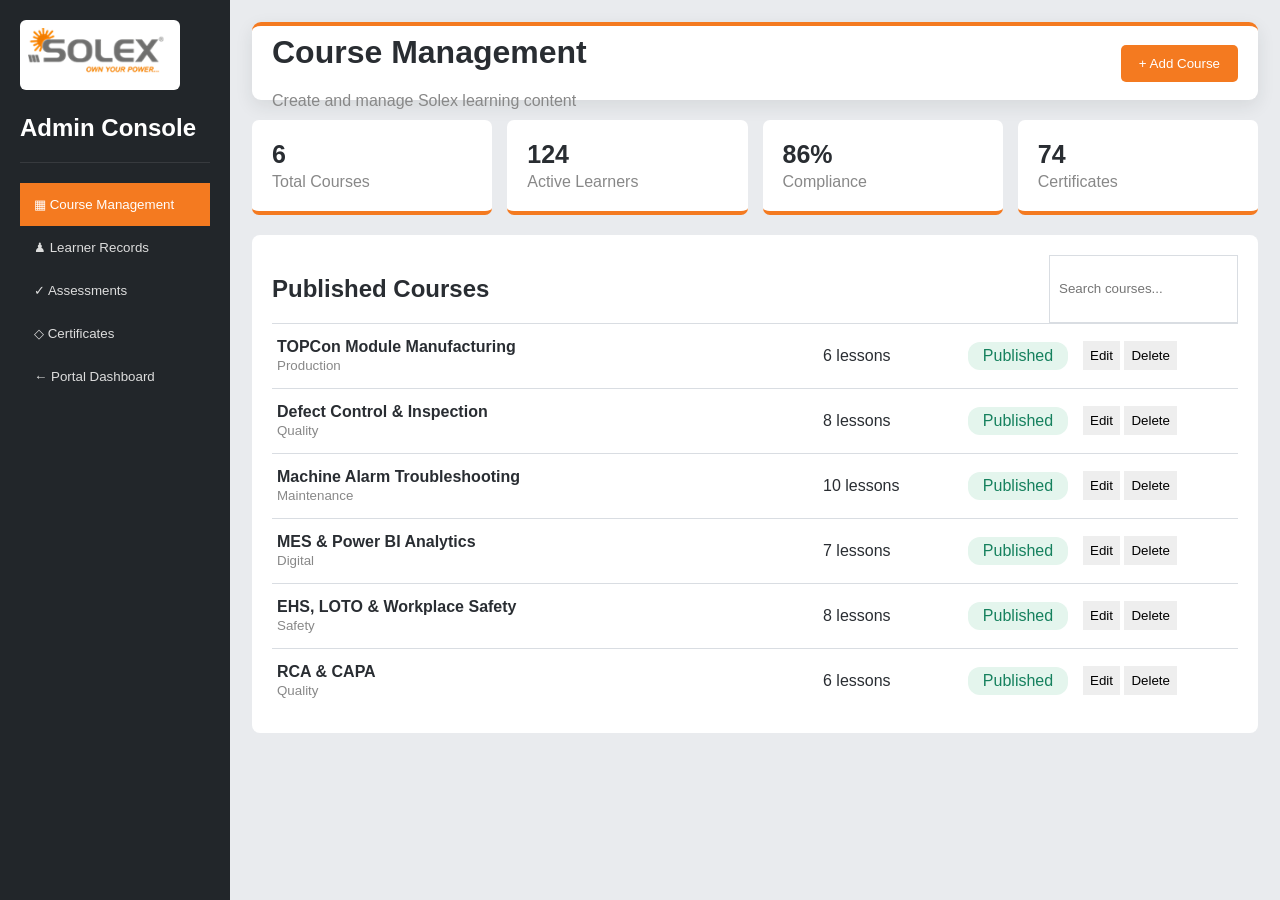
==== admin.html @ d5a8f6eb "Add files via upload" ====
<!doctype html><html lang="en"><head><meta charset="UTF-8"><meta name="viewport" content="width=device-width,initial-scale=1"><title>e‑Vidhayalay Admin</title><link rel="stylesheet" href="portal.css"><link rel="stylesheet" href="theme.css"><link rel="stylesheet" href="learning.css"></head><body class="admin-page"><aside class="admin-side"><img src="assets/solex-logo.png" alt="Solex"><h2>Admin Console</h2><button class="active">▦ Course Management</button><button>♟ Learner Records</button><button>✓ Assessments</button><button>◇ Certificates</button><button onclick="location.href='index.html'">← Portal Dashboard</button></aside><main class="admin-main"><header><div><h1>Course Management</h1><p>Create and manage Solex learning content</p></div><button id="addCourse">+ Add Course</button></header><section class="admin-stats"><article><b id="totalCourses">6</b><span>Total Courses</span></article><article><b>124</b><span>Active Learners</span></article><article><b>86%</b><span>Compliance</span></article><article><b>74</b><span>Certificates</span></article></section><section class="admin-panel"><div class="admin-title"><h2>Published Courses</h2><input id="adminSearch" placeholder="Search courses..."></div><div id="adminCourses"></div></section></main><dialog id="courseDialog"><form id="courseForm"><h2>Add New Course</h2><label>Course title<input id="newTitle" required></label><label>Department<select id="newDepartment"><option>Production</option><option>Quality</option><option>Maintenance</option><option>Safety</option><option>Digital</option></select></label><label>Number of lessons<input id="newLessons" type="number" min="1" value="5"></label><div><button type="button" id="cancelDialog">Cancel</button><button type="submit">Save Course</button></div></form></dialog><script src="admin.js"></script></body></html>
---- portal.css ----
:root{--navy:#073c69;--deep:#0e1729;--blue:#1674ef;--red:#d63c4b;--bg:#f0f3f8;--line:#dde3eb;--orange:#f7941d;--ink:#123351}*{box-sizing:border-box}body{margin:0;background:var(--bg);font-family:"Segoe UI",Arial,sans-serif;color:#26384b}.sidebar{position:fixed;inset:0 auto 0 0;width:210px;background:var(--navy);color:#fff;z-index:10}.logo-box{padding:20px 25px 8px}.solex-logo{display:inline-flex;align-items:center;position:relative;background:#fff;color:#59606a;padding:8px 12px 15px;border-radius:3px;font-size:26px;font-weight:900;letter-spacing:-1px}.solex-logo>span{color:var(--orange);font-size:23px;margin-right:2px}.solex-logo small{position:absolute;bottom:5px;right:10px;color:var(--orange);font-size:5px;letter-spacing:.2px}.sidebar h1{font-size:20px;margin:3px 25px 0}.sidebar>p{font-size:11px;margin:5px 25px 22px;color:#c7d5e5}.sidebar nav{border-top:1px solid #ffffff20;padding-top:17px}.sidebar nav button{width:100%;height:48px;border:0;background:none;color:#fff;text-align:left;padding:0 20px;display:flex;align-items:center;gap:12px;cursor:pointer}.sidebar nav button:hover,.sidebar nav button.active{background:var(--blue)}.sidebar nav i{margin-left:auto;background:#e24b59;border-radius:9px;padding:2px 7px;font-style:normal;font-size:10px}main{margin-left:210px;min-height:100vh}header{height:78px;background:#fff;margin:18px 22px;border-radius:9px;display:flex;align-items:center;padding:0 20px;box-shadow:0 3px 13px #25384d1b}header h2{font-size:25px;font-weight:500;color:#154b76;margin:0}.department{margin-left:auto;font-size:12px}.logout{border:0;background:var(--red);color:#fff;border-radius:5px;padding:9px 16px;margin-left:18px;cursor:pointer}#mobileMenu{display:none;border:0;background:none;font-size:20px}.workspace{padding:0 22px 30px}.kpis{display:grid;grid-template-columns:repeat(4,1fr);gap:18px}.kpis article{height:98px;background:#fff;border-radius:9px;box-shadow:0 4px 13px #23364a23;display:grid;place-items:center;align-content:center}.kpis span{font-size:15px;color:#666}.kpis b{font-size:26px;color:#073c69;margin-top:8px}.panel{margin-top:20px;background:#fff;box-shadow:0 4px 13px #23364a1e}.panel-title{height:43px;background:var(--blue);color:#fff;padding:0 14px;display:flex;align-items:center;justify-content:space-between}.panel-title>div{display:flex;gap:8px}.panel-title input,.panel-title select{height:28px;border:0;border-radius:4px;padding:0 9px}.banner{min-height:230px;padding:38px 8%;display:flex;justify-content:space-between;align-items:center;background:linear-gradient(135deg,#fff 53%,#eef2f7);position:relative;overflow:hidden;border-bottom:1px solid var(--line)}.banner:after{content:"";position:absolute;right:-50px;top:-75px;width:410px;height:170px;background:linear-gradient(135deg,#303a45,#747b83 35%,#b9bcc0 70%,var(--orange) 71%,var(--orange) 74%,transparent 75%);transform:skewX(25deg);opacity:.8}.banner-logo{z-index:1}.banner-logo .solex-logo{padding-left:0;font-size:39px}.banner-logo h3{font-size:22px;color:#173f62;margin:24px 0 6px}.banner-logo p{color:#718095}.banner-art{z-index:1;text-align:right;margin-top:80px}.banner-art span,.banner-art b{display:block;color:#154b76}.banner-art span{font-size:27px;font-weight:700}.banner-art b{font-size:10px;letter-spacing:2px;color:var(--orange);margin-top:5px}.content-row{display:grid;grid-template-columns:1fr 250px;gap:22px;padding:24px}.subhead{display:flex;justify-content:space-between;align-items:end;margin-bottom:14px}.subhead small{color:var(--blue);font-weight:700}.subhead h3{margin:5px 0}.subhead button{border:0;background:none;color:var(--blue)}.courses{display:grid;grid-template-columns:repeat(2,1fr);gap:14px}.course{display:grid;grid-template-columns:110px 1fr;background:#fff;border:1px solid var(--line);border-radius:8px;overflow:hidden;min-height:135px}.course-icon{display:grid;place-items:center;background:linear-gradient(135deg,#0f4e86,#1674ef);color:#fff;font-size:36px}.course:nth-child(3n) .course-icon{background:linear-gradient(135deg,#d66a11,#f7941d)}.course-info{padding:13px}.course-info small{font-size:9px;color:#1674ef;font-weight:700}.course-info h4{margin:7px 0;font-size:14px}.course-info p{font-size:10px;color:#718095}.bar{height:5px;background:#e8edf3;border-radius:4px}.bar i{display:block;height:100%;background:var(--blue);border-radius:4px}.course-info button,.right-card button{border:0;background:var(--blue);color:#fff;border-radius:4px;padding:7px 10px;font-size:10px}.right-card{position:static;width:auto;background:#f8fafc;border:1px solid var(--line);border-radius:8px;padding:18px;text-align:center}.right-card h3{font-size:14px}.progress-ring{width:85px;height:85px;border-radius:50%;margin:15px auto;display:grid;place-items:center;background:conic-gradient(var(--blue) 72%,#dfe6ef 0);position:relative}.progress-ring:before{content:"";position:absolute;width:65px;height:65px;border-radius:50%;background:#fff}.progress-ring b{z-index:1}.right-card p,.right-card small{font-size:10px}.week{display:flex;justify-content:center;gap:4px}.week i{width:22px;height:22px;border-radius:50%;display:grid;place-items:center;background:#dff2eb;color:#16815e;font-size:9px;font-style:normal}.deadline{color:#b94848}.login-page{min-height:100vh;display:grid;place-items:center;background:#fff}.login-card{width:490px;padding:38px 46px;background:#fff;border:1px solid #777;border-radius:18px;box-shadow:0 3px 18px #000}.login-card .solex-logo{display:flex;width:max-content;margin:auto}.solex-logo.big{font-size:32px}.login-card h1{text-align:center;font-size:31px;margin:35px 0 8px;color:#000}.login-card>p{text-align:center;font-size:18px;color:#222;margin-bottom:30px}.login-card label{display:block;font-size:11px;color:#5c6672;margin-top:13px}.login-card input,.login-card select{width:100%;height:52px;margin-top:5px;padding:0 15px;background:#edf3fd;border:1px solid #9ba5b2;font-size:15px}.login-card select{background:#fff}.login-card>button{width:100%;height:52px;margin-top:28px;border:0;border-radius:8px;background:#0864bf;color:#fff;font-size:17px}.login-card>small{display:block;text-align:center;color:#8793a2;margin-top:16px}@media(max-width:950px){.content-row{grid-template-columns:1fr}.kpis{grid-template-columns:1fr 1fr}.right-card{width:auto}.courses{grid-template-columns:1fr}}@media(max-width:700px){.sidebar{transform:translateX(-100%);transition:.2s}.sidebar.open{transform:none}main{margin:0}header{margin:10px}header h2{font-size:17px}.department span{display:none}#mobileMenu{display:block}.workspace{padding:0 10px}.kpis{grid-template-columns:1fr 1fr;gap:10px}.panel-title input{display:none}.banner{padding:25px;min-height:210px}.banner:after{opacity:.3}.banner-art{display:none}.content-row{padding:14px}.course{grid-template-columns:85px 1fr}.login-card{width:92%;padding:28px 24px}.login-card h1{font-size:25px}}
---- theme.css ----
:root{--navy:#25282c;--deep:#191b1e;--blue:#f47a20;--red:#c94545;--bg:#e8e9eb;--line:#d6d7da;--orange:#f47a20;--ink:#2d3034}body{background:radial-gradient(circle at 88% 8%,#fff4ec 0,transparent 28%),#e8e9eb}.sidebar{background:linear-gradient(180deg,#282b2f,#181a1d);box-shadow:5px 0 18px #0002}.logo-box{background:#fff;margin:18px;border-radius:8px;padding:10px;display:grid;place-items:center}.actual-logo{width:150px;max-width:100%;display:block}.sidebar h1{color:#fff}.sidebar>p{color:#bfc2c7}.sidebar nav{border-color:#ffffff18}.sidebar nav button{color:#e9eaec;border-left:4px solid transparent;transition:.2s}.sidebar nav button.active,.sidebar nav button:hover{background:linear-gradient(90deg,#f47a20,#df6411);border-left-color:#fff;transform:translateX(2px)}header{border-top:4px solid #f47a20;box-shadow:0 6px 18px #25282c18}header h2{color:#34373b;font-weight:650}#liveClock{display:block;color:#85888d;margin-top:4px}.live-pill{margin-left:auto;background:#fff2e8;color:#d85d0b;border:1px solid #ffd4b7;border-radius:15px;padding:5px 10px;font-size:9px;font-weight:800}.live-pill i{display:inline-block;width:7px;height:7px;border-radius:50%;background:#34b56b;margin-right:5px;box-shadow:0 0 0 4px #34b56b22;animation:pulse 1.5s infinite}.notification{position:relative;border:0;background:#f4f4f5;border-radius:50%;width:34px;height:34px;margin-left:10px}.notification b{position:absolute;right:-3px;top:-4px;background:#f47a20;color:#fff;border-radius:10px;padding:2px 5px;font-size:8px}.department{margin-left:14px}.logout{background:#34373b}.kpis article{position:relative;overflow:hidden;border-bottom:4px solid #f47a20;transition:.25s}.kpis article:before{content:"";position:absolute;width:55px;height:55px;border-radius:50%;right:-16px;top:-16px;background:#f47a2017}.kpis article:hover{transform:translateY(-5px);box-shadow:0 12px 25px #25282c25}.kpis b{color:#303337}.kpis article>small{color:#92959a;margin-top:2px}.panel{border-radius:10px;overflow:hidden}.panel-title{background:linear-gradient(90deg,#f47a20,#e15f0a)}.banner{background:linear-gradient(120deg,#fff 45%,#f4f4f5 45%)}.banner:after{background:linear-gradient(135deg,#23262a,#5c6065 40%,#c8c9ca 70%,#f47a20 71%,#f47a20 75%,transparent 76%)}.banner-logo-img{width:220px;max-width:65%;display:block}.banner-logo h3{color:#303337}.banner-art span{color:#33363a}.quick-actions{display:flex;gap:9px;margin-top:18px}.quick-actions button{border:0;border-radius:5px;background:#f47a20;color:#fff;padding:9px 14px;font-weight:700}.quick-actions button+button{background:#3a3d41}.subhead small,.course-info small,.subhead button{color:#e5650d}.course{transition:.25s;border-color:#ddd}.course:hover{transform:translateY(-4px);box-shadow:0 10px 22px #2022251f}.course-icon,.course:nth-child(3n) .course-icon{background:linear-gradient(145deg,#4b4e52,#222529)}.course:nth-child(2n) .course-icon{background:linear-gradient(145deg,#ff913e,#e15e09)}.bar i,.course-info button,.right-card button{background:#f47a20}.progress-ring{background:conic-gradient(#f47a20 72%,#dfe1e4 0)}.week .today{background:#f47a20;color:#fff;box-shadow:0 0 0 4px #f47a2025}.login-page{background:linear-gradient(135deg,#202327 0 42%,#f47a20 42% 48%,#e3e4e6 48%);position:relative;overflow:hidden}.login-bg i{position:absolute;border:1px solid #ffffff20;border-radius:50%;width:360px;height:360px;left:-120px;bottom:-130px}.login-bg i:nth-child(2){width:220px;height:220px;left:auto;right:5%;top:-70px;border-color:#f47a2040}.login-bg i:nth-child(3){width:90px;height:90px;left:54%;top:10%;background:#f47a201c;border-color:#f47a2050}.login-card{border:0;border-top:6px solid #f47a20;box-shadow:0 20px 55px #0007;z-index:1}.login-logo{display:block;width:190px;margin:0 auto 20px}.login-card h1{color:#2e3135;margin-top:16px}.login-card input{background:#f1f2f3;border-color:#c8cace}.login-card input:focus,.login-card select:focus{outline:2px solid #f47a2066;border-color:#f47a20}.login-card>button{background:linear-gradient(90deg,#f47a20,#df5e08);transition:.2s}.login-card>button:hover{transform:translateY(-2px);box-shadow:0 8px 18px #f47a2045}.login-error{min-height:18px;color:#c92f3c;font-size:12px;margin-top:8px}.toast{position:fixed;right:25px;bottom:25px;background:#292c30;color:#fff;border-left:5px solid #f47a20;padding:13px 18px;border-radius:6px;opacity:0;transform:translateY(20px);pointer-events:none;transition:.25s;z-index:30}.toast.show{opacity:1;transform:none}@keyframes pulse{50%{opacity:.45;transform:scale(.8)}}@media(max-width:700px){.live-pill,.notification{display:none}.login-page{background:linear-gradient(160deg,#202327 0 25%,#f47a20 25% 29%,#e3e4e6 29%)}}
---- learning.css ----
:root{--orange:#f47a20;--charcoal:#25282c;--grey:#eceef1;--line:#d9dde2}*{box-sizing:border-box}.learning-page{margin:0;background:#eef0f3;font-family:Segoe UI,Arial;color:#2c3035}.lesson-sidebar{position:fixed;inset:0 auto 0 0;width:300px;background:#202327;color:#fff;overflow:auto}.course-brand{background:#fff;padding:14px;display:flex;align-items:center;justify-content:space-between}.course-brand img{width:130px}.course-brand button{border:0;background:none;color:#555}.course-summary{padding:24px;border-bottom:1px solid #ffffff18}.course-summary small{color:#f99b56;font-weight:700}.course-summary h2{font-size:19px}.course-progress{height:7px;border-radius:5px;background:#ffffff20;overflow:hidden}.course-progress i{display:block;height:100%;width:0;background:var(--orange);transition:.4s}.course-summary p{font-size:11px;color:#bbb}.lesson-list button,.quiz-link{width:100%;border:0;border-bottom:1px solid #ffffff10;background:none;color:#dfe2e5;padding:16px 18px;text-align:left;display:flex;gap:12px;align-items:center}.lesson-list button.active{background:#f47a20;color:#fff}.lesson-list button.done:before{content:'✓';color:#5dd18b}.lesson-list button:not(.done):before{content:'○'}.quiz-link{background:#30343a;margin-top:10px}.lesson-main{margin-left:300px}.lesson-header{margin:0;height:85px;border-radius:0;border-top:4px solid var(--orange)}.lesson-header h1{font-size:22px}.lesson-header small{color:#f47a20}.lesson-header select{margin-left:auto;padding:9px 13px;border:1px solid var(--line)}.lesson-view,.quiz-view{max-width:1050px;margin:25px auto;padding:0 25px}.lesson-hero{height:300px;border-radius:13px;background:linear-gradient(135deg,#292d31,#4a4e53);display:flex;flex-direction:column;align-items:center;justify-content:center;color:#fff;position:relative;overflow:hidden}.lesson-hero:after{content:'';position:absolute;width:380px;height:380px;border:1px solid #ffffff20;border-radius:50%}.lesson-hero>span{font-size:75px;z-index:1}.lesson-hero button{z-index:2;position:absolute;width:65px;height:65px;border-radius:50%;border:0;background:#f47a20;color:#fff;font-size:22px}.lesson-hero small{position:absolute;bottom:20px}.lesson-content{background:#fff;border-radius:12px;padding:28px;margin-top:18px;line-height:1.7;box-shadow:0 5px 18px #2221}.lesson-content h2{color:#30343a}.lesson-content h3{color:#dc650f}.lesson-content .key-points{display:grid;grid-template-columns:repeat(3,1fr);gap:12px}.lesson-content .key-points span{padding:15px;background:#fff4eb;border-left:4px solid #f47a20;border-radius:5px}.lesson-view footer{display:flex;justify-content:space-between;margin-top:18px}.lesson-view footer button,.quiz-view>button{border:1px solid #c9cdd2;background:#fff;border-radius:5px;padding:11px 17px}.lesson-view footer #completeLesson,.quiz-view>button{background:#f47a20;color:#fff;border-color:#f47a20}.hidden{display:none}.quiz-head{background:linear-gradient(135deg,#282c30,#44484d);color:#fff;padding:25px;border-radius:10px;border-bottom:5px solid #f47a20}.quiz-head small{color:#f8a363}.question{background:#fff;margin:15px 0;padding:20px;border-radius:8px;border:1px solid var(--line)}.question label{display:block;padding:8px;border-radius:4px}.question label:hover{background:#fff3ea}.quiz-view>button{width:100%;font-size:15px}.result{margin-top:20px;padding:22px;border-radius:8px;text-align:center}.result.pass{background:#e7f7ef;color:#176c48}.result.fail{background:#fdebea;color:#a93434}.result a{display:inline-block;background:#f47a20;color:#fff;padding:10px 16px;border-radius:5px;text-decoration:none}.admin-page{margin:0;background:#e9ebee;font-family:Segoe UI,Arial;color:#292d32}.admin-side{position:fixed;width:230px;inset:0 auto 0 0;background:#22262a;color:#fff;padding:20px}.admin-side img{width:160px;background:#fff;padding:8px;border-radius:6px}.admin-side h2{border-bottom:1px solid #ffffff18;padding-bottom:20px}.admin-side button{width:100%;border:0;background:none;color:#ddd;text-align:left;padding:14px}.admin-side button.active,.admin-side button:hover{background:#f47a20;color:#fff}.admin-main{margin-left:230px;padding:22px}.admin-main header{margin:0}.admin-main header p{margin:3px 0;color:#888}.admin-main header>button{margin-left:auto;background:#f47a20;color:#fff;border:0;padding:11px 18px;border-radius:5px}.admin-stats{display:grid;grid-template-columns:repeat(4,1fr);gap:15px;margin:20px 0}.admin-stats article{background:#fff;border-bottom:4px solid #f47a20;padding:20px;border-radius:7px}.admin-stats b,.admin-stats span{display:block}.admin-stats b{font-size:25px}.admin-stats span{color:#888;margin-top:4px}.admin-panel{background:#fff;border-radius:8px;padding:20px}.admin-title{display:flex;justify-content:space-between}.admin-title input{padding:9px;border:1px solid var(--line)}.admin-course{display:grid;grid-template-columns:1fr 130px 100px 150px;gap:15px;align-items:center;border-top:1px solid var(--line);padding:14px 5px}.admin-course small{color:#888}.status{color:#16815e;background:#e4f5ed;padding:5px 9px;border-radius:12px;text-align:center}.admin-course button{border:0;background:#eee;padding:7px}dialog{border:0;border-radius:10px;box-shadow:0 20px 50px #0005;width:430px}dialog::backdrop{background:#0007}dialog label{display:block;margin:13px 0}dialog input,dialog select{width:100%;padding:10px;margin-top:5px}dialog form>div{display:flex;justify-content:flex-end;gap:8px}dialog button{border:0;padding:9px 14px}dialog button[type=submit]{background:#f47a20;color:#fff}.certificate-page{margin:0;background:#dfe1e4;font-family:Georgia,serif}.certificate-actions{padding:15px;text-align:center}.certificate-actions button{margin:0 5px;padding:10px 15px;border:0;background:#30343a;color:#fff}.certificate{width:1120px;height:790px;margin:auto;background:#fff;padding:28px}.cert-border{height:100%;border:4px solid #333;outline:2px solid #f47a20;outline-offset:-12px;text-align:center;padding:45px;position:relative}.cert-border img{width:190px}.cert-border>small{display:block;color:#f47a20;letter-spacing:3px}.cert-border h1{font-size:52px;margin:35px 0 20px;color:#34373b}.cert-border h2{font-size:34px;color:#e46b13;border-bottom:1px solid #aaa;display:inline-block;padding:0 50px 8px}.cert-border h3{font-size:27px}.cert-data{display:flex;justify-content:center;gap:70px;margin-top:35px}.cert-data span,.cert-data b{display:block}.cert-data b{font-size:17px;margin-bottom:6px}.cert-data span{font:12px Segoe UI;color:#777}.signatures{display:flex;justify-content:space-between;margin-top:50px}.signatures span{width:220px}.signatures i{display:block;border-top:1px solid #333;margin-bottom:7px}.cert-border footer{position:absolute;bottom:22px;left:0;right:0;color:#777;font-size:12px}@media print{.certificate-actions{display:none}.certificate-page{background:#fff}.certificate{margin:0}}@media(max-width:760px){.lesson-sidebar{position:relative;width:100%;max-height:none}.lesson-main{margin:0}.lesson-header{height:auto;padding:15px}.lesson-content .key-points{grid-template-columns:1fr}.admin-side{position:relative;width:100%}.admin-main{margin:0}.admin-stats{grid-template-columns:1fr 1fr}.admin-course{grid-template-columns:1fr}.certificate{transform:scale(.55);transform-origin:top left}}
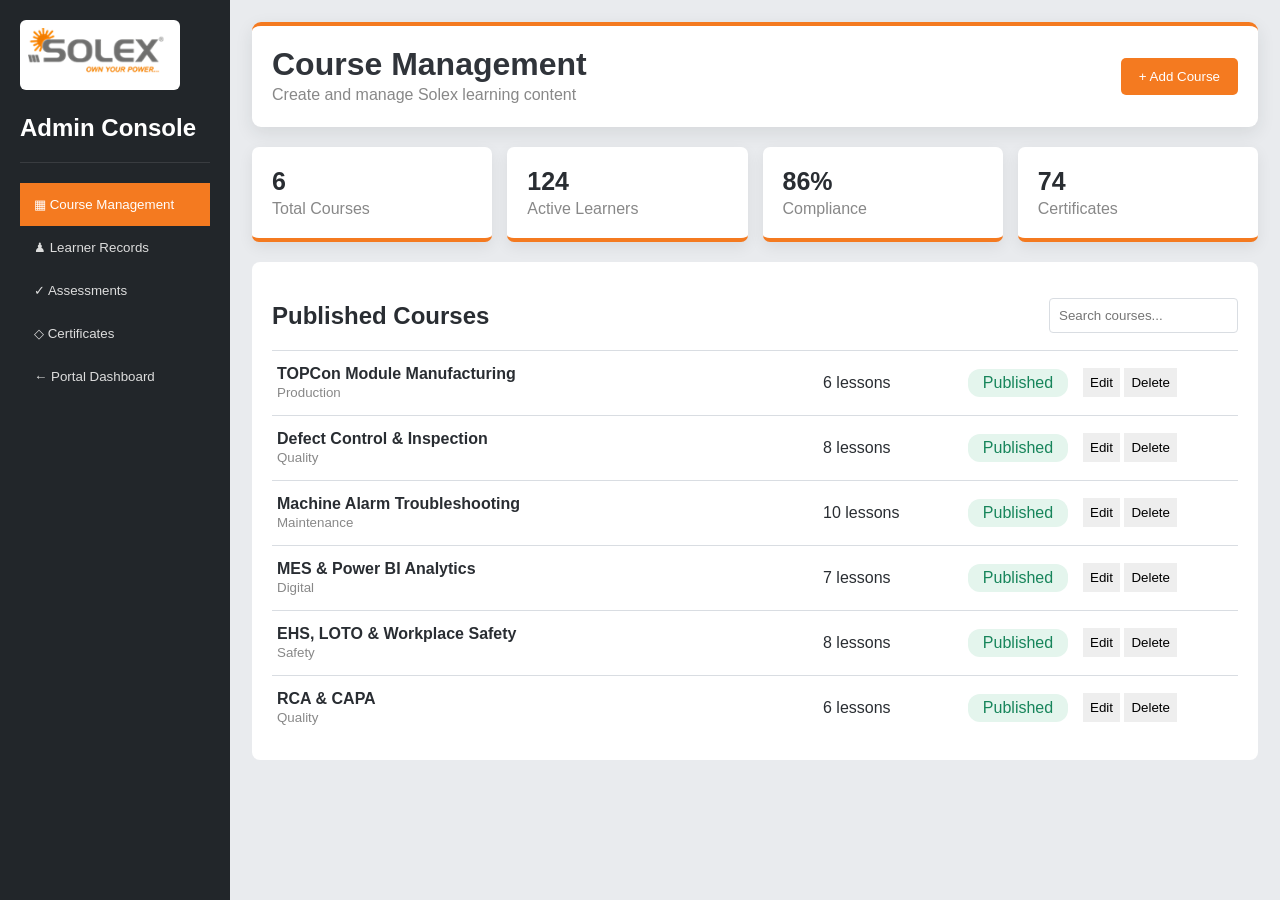
==== commit ca18ed28: "Update admin.html" ====
--- a/admin.html
+++ b/admin.html
@@ -1 +1,169 @@
-<!doctype html><html lang="en"><head><meta charset="UTF-8"><meta name="viewport" content="width=device-width,initial-scale=1"><title>e‑Vidhayalay Admin</title><link rel="stylesheet" href="portal.css"><link rel="stylesheet" href="theme.css"><link rel="stylesheet" href="learning.css"></head><body class="admin-page"><aside class="admin-side"><img src="assets/solex-logo.png" alt="Solex"><h2>Admin Console</h2><button class="active">▦ Course Management</button><button>♟ Learner Records</button><button>✓ Assessments</button><button>◇ Certificates</button><button onclick="location.href='index.html'">← Portal Dashboard</button></aside><main class="admin-main"><header><div><h1>Course Management</h1><p>Create and manage Solex learning content</p></div><button id="addCourse">+ Add Course</button></header><section class="admin-stats"><article><b id="totalCourses">6</b><span>Total Courses</span></article><article><b>124</b><span>Active Learners</span></article><article><b>86%</b><span>Compliance</span></article><article><b>74</b><span>Certificates</span></article></section><section class="admin-panel"><div class="admin-title"><h2>Published Courses</h2><input id="adminSearch" placeholder="Search courses..."></div><div id="adminCourses"></div></section></main><dialog id="courseDialog"><form id="courseForm"><h2>Add New Course</h2><label>Course title<input id="newTitle" required></label><label>Department<select id="newDepartment"><option>Production</option><option>Quality</option><option>Maintenance</option><option>Safety</option><option>Digital</option></select></label><label>Number of lessons<input id="newLessons" type="number" min="1" value="5"></label><div><button type="button" id="cancelDialog">Cancel</button><button type="submit">Save Course</button></div></form></dialog><script src="admin.js"></script></body></html>
+<!DOCTYPE html>
+<html lang="en">
+<head>
+  <meta charset="UTF-8">
+  <meta name="viewport" content="width=device-width, initial-scale=1.0">
+
+  <title>e-Vidhayalay Admin | Solex Energies</title>
+
+  <link rel="stylesheet" href="portal.css">
+  <link rel="stylesheet" href="theme.css">
+  <link rel="stylesheet" href="learning.css">
+</head>
+
+<body class="admin-page">
+
+  <!-- Sidebar -->
+  <aside class="admin-side">
+
+    <img
+      src="assets/solex-logo.png"
+      alt="Solex Energies Logo"
+    >
+
+    <h2>Admin Console</h2>
+
+    <button class="active">
+      ▦ Course Management
+    </button>
+
+    <button>
+      ♟ Learner Records
+    </button>
+
+    <button>
+      ✓ Assessments
+    </button>
+
+    <button>
+      ◇ Certificates
+    </button>
+
+    <button onclick="location.href='index.html'">
+      ← Portal Dashboard
+    </button>
+
+  </aside>
+
+  <!-- Main Content -->
+  <main class="admin-main">
+
+    <header>
+      <div>
+        <h1>Course Management</h1>
+        <p>Create and manage Solex learning content</p>
+      </div>
+
+      <button id="addCourse">
+        + Add Course
+      </button>
+    </header>
+
+    <!-- Statistics -->
+    <section class="admin-stats">
+
+      <article>
+        <b id="totalCourses">6</b>
+        <span>Total Courses</span>
+      </article>
+
+      <article>
+        <b>124</b>
+        <span>Active Learners</span>
+      </article>
+
+      <article>
+        <b>86%</b>
+        <span>Compliance</span>
+      </article>
+
+      <article>
+        <b>74</b>
+        <span>Certificates</span>
+      </article>
+
+    </section>
+
+    <!-- Course List -->
+    <section class="admin-panel">
+
+      <div class="admin-title">
+        <h2>Published Courses</h2>
+
+        <input
+          id="adminSearch"
+          type="search"
+          placeholder="Search courses..."
+          aria-label="Search courses"
+        >
+      </div>
+
+      <div id="adminCourses">
+        <!-- Courses will be inserted by admin.js -->
+      </div>
+
+    </section>
+
+  </main>
+
+  <!-- Add Course Dialog -->
+  <dialog id="courseDialog">
+
+    <form id="courseForm">
+
+      <h2>Add New Course</h2>
+
+      <label for="newTitle">
+        Course title
+
+        <input
+          id="newTitle"
+          type="text"
+          placeholder="Example: TOPCon Cell Manufacturing"
+          required
+        >
+      </label>
+
+      <label for="newDepartment">
+        Department
+
+        <select id="newDepartment">
+          <option value="Production">Production</option>
+          <option value="Quality">Quality</option>
+          <option value="Maintenance">Maintenance</option>
+          <option value="Safety">Safety</option>
+          <option value="Digital">Digital</option>
+        </select>
+      </label>
+
+      <label for="newLessons">
+        Number of lessons
+
+        <input
+          id="newLessons"
+          type="number"
+          min="1"
+          max="50"
+          value="5"
+          required
+        >
+      </label>
+
+      <div>
+        <button type="button" id="cancelDialog">
+          Cancel
+        </button>
+
+        <button type="submit">
+          Save Course
+        </button>
+      </div>
+
+    </form>
+
+  </dialog>
+
+  <script src="admin.js"></script>
+
+</body>
+</html>
--- a/learning.css
+++ b/learning.css
@@ -1 +1,1066 @@
-:root{--orange:#f47a20;--charcoal:#25282c;--grey:#eceef1;--line:#d9dde2}*{box-sizing:border-box}.learning-page{margin:0;background:#eef0f3;font-family:Segoe UI,Arial;color:#2c3035}.lesson-sidebar{position:fixed;inset:0 auto 0 0;width:300px;background:#202327;color:#fff;overflow:auto}.course-brand{background:#fff;padding:14px;display:flex;align-items:center;justify-content:space-between}.course-brand img{width:130px}.course-brand button{border:0;background:none;color:#555}.course-summary{padding:24px;border-bottom:1px solid #ffffff18}.course-summary small{color:#f99b56;font-weight:700}.course-summary h2{font-size:19px}.course-progress{height:7px;border-radius:5px;background:#ffffff20;overflow:hidden}.course-progress i{display:block;height:100%;width:0;background:var(--orange);transition:.4s}.course-summary p{font-size:11px;color:#bbb}.lesson-list button,.quiz-link{width:100%;border:0;border-bottom:1px solid #ffffff10;background:none;color:#dfe2e5;padding:16px 18px;text-align:left;display:flex;gap:12px;align-items:center}.lesson-list button.active{background:#f47a20;color:#fff}.lesson-list button.done:before{content:'✓';color:#5dd18b}.lesson-list button:not(.done):before{content:'○'}.quiz-link{background:#30343a;margin-top:10px}.lesson-main{margin-left:300px}.lesson-header{margin:0;height:85px;border-radius:0;border-top:4px solid var(--orange)}.lesson-header h1{font-size:22px}.lesson-header small{color:#f47a20}.lesson-header select{margin-left:auto;padding:9px 13px;border:1px solid var(--line)}.lesson-view,.quiz-view{max-width:1050px;margin:25px auto;padding:0 25px}.lesson-hero{height:300px;border-radius:13px;background:linear-gradient(135deg,#292d31,#4a4e53);display:flex;flex-direction:column;align-items:center;justify-content:center;color:#fff;position:relative;overflow:hidden}.lesson-hero:after{content:'';position:absolute;width:380px;height:380px;border:1px solid #ffffff20;border-radius:50%}.lesson-hero>span{font-size:75px;z-index:1}.lesson-hero button{z-index:2;position:absolute;width:65px;height:65px;border-radius:50%;border:0;background:#f47a20;color:#fff;font-size:22px}.lesson-hero small{position:absolute;bottom:20px}.lesson-content{background:#fff;border-radius:12px;padding:28px;margin-top:18px;line-height:1.7;box-shadow:0 5px 18px #2221}.lesson-content h2{color:#30343a}.lesson-content h3{color:#dc650f}.lesson-content .key-points{display:grid;grid-template-columns:repeat(3,1fr);gap:12px}.lesson-content .key-points span{padding:15px;background:#fff4eb;border-left:4px solid #f47a20;border-radius:5px}.lesson-view footer{display:flex;justify-content:space-between;margin-top:18px}.lesson-view footer button,.quiz-view>button{border:1px solid #c9cdd2;background:#fff;border-radius:5px;padding:11px 17px}.lesson-view footer #completeLesson,.quiz-view>button{background:#f47a20;color:#fff;border-color:#f47a20}.hidden{display:none}.quiz-head{background:linear-gradient(135deg,#282c30,#44484d);color:#fff;padding:25px;border-radius:10px;border-bottom:5px solid #f47a20}.quiz-head small{color:#f8a363}.question{background:#fff;margin:15px 0;padding:20px;border-radius:8px;border:1px solid var(--line)}.question label{display:block;padding:8px;border-radius:4px}.question label:hover{background:#fff3ea}.quiz-view>button{width:100%;font-size:15px}.result{margin-top:20px;padding:22px;border-radius:8px;text-align:center}.result.pass{background:#e7f7ef;color:#176c48}.result.fail{background:#fdebea;color:#a93434}.result a{display:inline-block;background:#f47a20;color:#fff;padding:10px 16px;border-radius:5px;text-decoration:none}.admin-page{margin:0;background:#e9ebee;font-family:Segoe UI,Arial;color:#292d32}.admin-side{position:fixed;width:230px;inset:0 auto 0 0;background:#22262a;color:#fff;padding:20px}.admin-side img{width:160px;background:#fff;padding:8px;border-radius:6px}.admin-side h2{border-bottom:1px solid #ffffff18;padding-bottom:20px}.admin-side button{width:100%;border:0;background:none;color:#ddd;text-align:left;padding:14px}.admin-side button.active,.admin-side button:hover{background:#f47a20;color:#fff}.admin-main{margin-left:230px;padding:22px}.admin-main header{margin:0}.admin-main header p{margin:3px 0;color:#888}.admin-main header>button{margin-left:auto;background:#f47a20;color:#fff;border:0;padding:11px 18px;border-radius:5px}.admin-stats{display:grid;grid-template-columns:repeat(4,1fr);gap:15px;margin:20px 0}.admin-stats article{background:#fff;border-bottom:4px solid #f47a20;padding:20px;border-radius:7px}.admin-stats b,.admin-stats span{display:block}.admin-stats b{font-size:25px}.admin-stats span{color:#888;margin-top:4px}.admin-panel{background:#fff;border-radius:8px;padding:20px}.admin-title{display:flex;justify-content:space-between}.admin-title input{padding:9px;border:1px solid var(--line)}.admin-course{display:grid;grid-template-columns:1fr 130px 100px 150px;gap:15px;align-items:center;border-top:1px solid var(--line);padding:14px 5px}.admin-course small{color:#888}.status{color:#16815e;background:#e4f5ed;padding:5px 9px;border-radius:12px;text-align:center}.admin-course button{border:0;background:#eee;padding:7px}dialog{border:0;border-radius:10px;box-shadow:0 20px 50px #0005;width:430px}dialog::backdrop{background:#0007}dialog label{display:block;margin:13px 0}dialog input,dialog select{width:100%;padding:10px;margin-top:5px}dialog form>div{display:flex;justify-content:flex-end;gap:8px}dialog button{border:0;padding:9px 14px}dialog button[type=submit]{background:#f47a20;color:#fff}.certificate-page{margin:0;background:#dfe1e4;font-family:Georgia,serif}.certificate-actions{padding:15px;text-align:center}.certificate-actions button{margin:0 5px;padding:10px 15px;border:0;background:#30343a;color:#fff}.certificate{width:1120px;height:790px;margin:auto;background:#fff;padding:28px}.cert-border{height:100%;border:4px solid #333;outline:2px solid #f47a20;outline-offset:-12px;text-align:center;padding:45px;position:relative}.cert-border img{width:190px}.cert-border>small{display:block;color:#f47a20;letter-spacing:3px}.cert-border h1{font-size:52px;margin:35px 0 20px;color:#34373b}.cert-border h2{font-size:34px;color:#e46b13;border-bottom:1px solid #aaa;display:inline-block;padding:0 50px 8px}.cert-border h3{font-size:27px}.cert-data{display:flex;justify-content:center;gap:70px;margin-top:35px}.cert-data span,.cert-data b{display:block}.cert-data b{font-size:17px;margin-bottom:6px}.cert-data span{font:12px Segoe UI;color:#777}.signatures{display:flex;justify-content:space-between;margin-top:50px}.signatures span{width:220px}.signatures i{display:block;border-top:1px solid #333;margin-bottom:7px}.cert-border footer{position:absolute;bottom:22px;left:0;right:0;color:#777;font-size:12px}@media print{.certificate-actions{display:none}.certificate-page{background:#fff}.certificate{margin:0}}@media(max-width:760px){.lesson-sidebar{position:relative;width:100%;max-height:none}.lesson-main{margin:0}.lesson-header{height:auto;padding:15px}.lesson-content .key-points{grid-template-columns:1fr}.admin-side{position:relative;width:100%}.admin-main{margin:0}.admin-stats{grid-template-columns:1fr 1fr}.admin-course{grid-template-columns:1fr}.certificate{transform:scale(.55);transform-origin:top left}}
+/* =====================================================
+   SOLEX e-VIDHAYALAY
+   COURSE, QUIZ, ADMIN AND CERTIFICATE STYLING
+===================================================== */
+
+:root {
+    --orange: #f47a20;
+    --orange-dark: #d95f0b;
+    --charcoal: #25282c;
+    --dark: #191b1e;
+    --grey: #eceef1;
+    --light-grey: #f7f8fa;
+    --line: #d9dde2;
+    --green: #17855b;
+    --red: #b53b3b;
+}
+
+
+/* =====================================================
+   COURSE PAGE
+===================================================== */
+
+* {
+    box-sizing: border-box;
+}
+
+.learning-page {
+    margin: 0;
+    background: #eef0f3;
+    font-family: "Segoe UI", Arial, sans-serif;
+    color: #2c3035;
+}
+
+
+/* =====================================================
+   COURSE SIDEBAR
+===================================================== */
+
+.lesson-sidebar {
+    position: fixed;
+    top: 0;
+    bottom: 0;
+    left: 0;
+
+    width: 300px;
+
+    background: linear-gradient(
+        180deg,
+        #25282c,
+        #191b1e
+    );
+
+    color: white;
+
+    overflow-y: auto;
+}
+
+
+/* =====================================================
+   COURSE BRAND
+===================================================== */
+
+.course-brand {
+    display: flex;
+    align-items: center;
+    justify-content: space-between;
+
+    padding: 14px;
+
+    background: white;
+}
+
+.course-brand img {
+    width: 130px;
+}
+
+.course-brand button {
+    border: none;
+    background: none;
+    color: #555;
+    cursor: pointer;
+}
+
+
+/* =====================================================
+   COURSE SUMMARY
+===================================================== */
+
+.course-summary {
+    padding: 24px;
+    border-bottom: 1px solid rgba(255,255,255,.10);
+}
+
+.course-summary small {
+    color: #f99b56;
+    font-size: 10px;
+    font-weight: 700;
+    letter-spacing: 1px;
+}
+
+.course-summary h2 {
+    margin: 10px 0 18px;
+    font-size: 19px;
+}
+
+.course-progress {
+    height: 7px;
+
+    background: rgba(255,255,255,.15);
+
+    border-radius: 5px;
+    overflow: hidden;
+}
+
+.course-progress i {
+    display: block;
+
+    width: 0;
+    height: 100%;
+
+    background: var(--orange);
+
+    border-radius: 5px;
+    transition: width .4s ease;
+}
+
+.course-summary p {
+    margin-bottom: 0;
+    font-size: 11px;
+    color: #bbbbbb;
+}
+
+
+/* =====================================================
+   LESSON LIST
+===================================================== */
+
+.lesson-list button,
+.quiz-link {
+    display: flex;
+    align-items: center;
+    gap: 12px;
+
+    width: 100%;
+
+    padding: 16px 18px;
+
+    border: none;
+    border-bottom: 1px solid rgba(255,255,255,.07);
+
+    background: none;
+    color: #dfe2e5;
+
+    text-align: left;
+    cursor: pointer;
+
+    transition: .2s;
+}
+
+.lesson-list button:hover {
+    background: #34383d;
+}
+
+.lesson-list button.active {
+    background: linear-gradient(
+        90deg,
+        var(--orange),
+        var(--orange-dark)
+    );
+
+    color: white;
+}
+
+.lesson-list button.done::before {
+    content: "✓";
+    color: #5dd18b;
+    font-weight: bold;
+}
+
+.lesson-list button:not(.done)::before {
+    content: "○";
+}
+
+.lesson-list button.active.done::before {
+    color: white;
+}
+
+.quiz-link {
+    margin-top: 10px;
+    background: #30343a;
+    color: white;
+    font-weight: 600;
+}
+
+.quiz-link:hover {
+    background: var(--orange);
+}
+
+
+/* =====================================================
+   COURSE MAIN AREA
+===================================================== */
+
+.lesson-main {
+    min-height: 100vh;
+    margin-left: 300px;
+}
+
+
+/* =====================================================
+   COURSE HEADER
+===================================================== */
+
+.lesson-header {
+    display: flex;
+    align-items: center;
+
+    height: 85px;
+    margin: 0;
+    padding: 0 28px;
+
+    background: white;
+
+    border-radius: 0;
+    border-top: 4px solid var(--orange);
+
+    box-shadow: 0 4px 15px rgba(0,0,0,.08);
+}
+
+.lesson-header h1 {
+    margin: 5px 0 0;
+    font-size: 22px;
+    color: #30343a;
+}
+
+.lesson-header small {
+    color: var(--orange);
+    font-weight: 700;
+}
+
+.lesson-header select {
+    margin-left: auto;
+    padding: 9px 13px;
+
+    border: 1px solid var(--line);
+    border-radius: 5px;
+
+    background: white;
+}
+
+
+/* =====================================================
+   LESSON VIEW
+===================================================== */
+
+.lesson-view,
+.quiz-view {
+    max-width: 1050px;
+
+    margin: 25px auto;
+    padding: 0 25px;
+}
+
+
+/* =====================================================
+   LESSON VISUAL AREA
+===================================================== */
+
+.lesson-hero {
+    position: relative;
+
+    display: flex;
+    flex-direction: column;
+    align-items: center;
+    justify-content: center;
+
+    height: 300px;
+
+    border-radius: 13px;
+
+    background:
+        radial-gradient(
+            circle at center,
+            #484c51,
+            #292d31
+        );
+
+    color: white;
+    overflow: hidden;
+}
+
+.lesson-hero::before {
+    content: "";
+
+    position: absolute;
+
+    width: 260px;
+    height: 260px;
+
+    border: 1px solid rgba(255,255,255,.12);
+    border-radius: 50%;
+}
+
+.lesson-hero::after {
+    content: "";
+
+    position: absolute;
+
+    width: 380px;
+    height: 380px;
+
+    border: 1px solid rgba(255,255,255,.08);
+    border-radius: 50%;
+}
+
+.lesson-hero > span {
+    z-index: 1;
+    font-size: 75px;
+}
+
+.lesson-hero button {
+    z-index: 2;
+
+    position: absolute;
+
+    width: 65px;
+    height: 65px;
+
+    border: none;
+    border-radius: 50%;
+
+    background: var(--orange);
+    color: white;
+
+    font-size: 22px;
+    cursor: pointer;
+
+    box-shadow: 0 8px 24px rgba(244,122,32,.45);
+
+    transition: .2s;
+}
+
+.lesson-hero button:hover {
+    transform: scale(1.08);
+}
+
+.lesson-hero small {
+    position: absolute;
+    bottom: 20px;
+
+    color: #d8dade;
+}
+
+
+/* =====================================================
+   LESSON CONTENT
+===================================================== */
+
+.lesson-content {
+    margin-top: 18px;
+    padding: 28px;
+
+    background: white;
+
+    border-radius: 12px;
+
+    line-height: 1.7;
+
+    box-shadow: 0 5px 18px rgba(34,34,34,.08);
+}
+
+.lesson-content h2 {
+    margin-top: 0;
+    color: #30343a;
+}
+
+.lesson-content h3 {
+    margin-top: 25px;
+    color: var(--orange-dark);
+}
+
+.lesson-content p {
+    color: #59616b;
+}
+
+.lesson-content .key-points {
+    display: grid;
+
+    grid-template-columns:
+        repeat(3, 1fr);
+
+    gap: 12px;
+
+    margin-top: 15px;
+}
+
+.lesson-content .key-points span {
+    padding: 15px;
+
+    background: #fff4eb;
+
+    border-left: 4px solid var(--orange);
+    border-radius: 5px;
+
+    font-size: 13px;
+}
+
+
+/* =====================================================
+   LESSON NAVIGATION
+===================================================== */
+
+.lesson-view footer {
+    display: flex;
+    justify-content: space-between;
+
+    margin-top: 18px;
+}
+
+.lesson-view footer button,
+.quiz-view > button {
+    padding: 11px 17px;
+
+    border: 1px solid #c9cdd2;
+    border-radius: 5px;
+
+    background: white;
+    color: #34383d;
+
+    cursor: pointer;
+}
+
+.lesson-view footer button:hover {
+    border-color: var(--orange);
+}
+
+.lesson-view footer button:disabled {
+    opacity: .45;
+    cursor: not-allowed;
+}
+
+.lesson-view footer #completeLesson,
+.quiz-view > button {
+    background: var(--orange);
+    color: white;
+    border-color: var(--orange);
+}
+
+.lesson-view footer #completeLesson:hover,
+.quiz-view > button:hover {
+    background: var(--orange-dark);
+}
+
+
+/* =====================================================
+   HIDDEN SECTIONS
+===================================================== */
+
+.hidden {
+    display: none;
+}
+
+
+/* =====================================================
+   QUIZ
+===================================================== */
+
+.quiz-head {
+    padding: 25px;
+
+    border-radius: 10px;
+    border-bottom: 5px solid var(--orange);
+
+    background: linear-gradient(
+        135deg,
+        #282c30,
+        #44484d
+    );
+
+    color: white;
+}
+
+.quiz-head small {
+    color: #f8a363;
+    font-weight: 700;
+}
+
+.quiz-head h2 {
+    margin-bottom: 8px;
+}
+
+.quiz-head p {
+    margin-bottom: 0;
+    color: #d6d8db;
+}
+
+.question {
+    margin: 15px 0;
+    padding: 20px;
+
+    background: white;
+
+    border: 1px solid var(--line);
+    border-radius: 8px;
+}
+
+.question b {
+    display: block;
+    margin-bottom: 12px;
+}
+
+.question label {
+    display: block;
+
+    padding: 9px;
+
+    border-radius: 4px;
+
+    cursor: pointer;
+}
+
+.question label:hover {
+    background: #fff3ea;
+}
+
+.question input {
+    margin-right: 8px;
+    accent-color: var(--orange);
+}
+
+.quiz-view > button {
+    width: 100%;
+    font-size: 15px;
+}
+
+
+/* =====================================================
+   QUIZ RESULT
+===================================================== */
+
+.result {
+    margin-top: 20px;
+    padding: 22px;
+
+    border-radius: 8px;
+    text-align: center;
+}
+
+.result.pass {
+    background: #e7f7ef;
+    color: #176c48;
+}
+
+.result.fail {
+    background: #fdebea;
+    color: #a93434;
+}
+
+.result a {
+    display: inline-block;
+
+    margin-top: 10px;
+    padding: 10px 16px;
+
+    border-radius: 5px;
+
+    background: var(--orange);
+    color: white;
+
+    text-decoration: none;
+}
+
+
+/* =====================================================
+   ADMIN PAGE
+===================================================== */
+
+.admin-page {
+    margin: 0;
+
+    background: #e9ebee;
+
+    font-family: "Segoe UI", Arial, sans-serif;
+    color: #292d32;
+}
+
+
+/* =====================================================
+   ADMIN SIDEBAR
+===================================================== */
+
+.admin-side {
+    position: fixed;
+    inset: 0 auto 0 0;
+
+    width: 230px;
+
+    padding: 20px;
+
+    background: #22262a;
+    color: white;
+}
+
+.admin-side img {
+    width: 160px;
+
+    padding: 8px;
+
+    background: white;
+
+    border-radius: 6px;
+}
+
+.admin-side h2 {
+    padding-bottom: 20px;
+    border-bottom: 1px solid rgba(255,255,255,.10);
+}
+
+.admin-side button {
+    width: 100%;
+
+    padding: 14px;
+
+    border: none;
+
+    background: none;
+    color: #dddddd;
+
+    text-align: left;
+    cursor: pointer;
+}
+
+.admin-side button.active,
+.admin-side button:hover {
+    background: var(--orange);
+    color: white;
+}
+
+
+/* =====================================================
+   ADMIN MAIN AREA
+===================================================== */
+
+.admin-main {
+    margin-left: 230px;
+    padding: 22px;
+}
+
+.admin-main header {
+    display: flex;
+    align-items: center;
+
+    height: auto;
+    margin: 0;
+    padding: 20px;
+
+    border-top: 4px solid var(--orange);
+}
+
+.admin-main header h1 {
+    margin: 0;
+    color: #30343a;
+}
+
+.admin-main header p {
+    margin: 3px 0;
+    color: #888888;
+}
+
+.admin-main header > button {
+    margin-left: auto;
+
+    padding: 11px 18px;
+
+    border: none;
+    border-radius: 5px;
+
+    background: var(--orange);
+    color: white;
+
+    cursor: pointer;
+}
+
+
+/* =====================================================
+   ADMIN KPI CARDS
+===================================================== */
+
+.admin-stats {
+    display: grid;
+
+    grid-template-columns:
+        repeat(4, 1fr);
+
+    gap: 15px;
+
+    margin: 20px 0;
+}
+
+.admin-stats article {
+    padding: 20px;
+
+    background: white;
+
+    border-radius: 7px;
+    border-bottom: 4px solid var(--orange);
+
+    box-shadow: 0 5px 15px rgba(0,0,0,.07);
+}
+
+.admin-stats b,
+.admin-stats span {
+    display: block;
+}
+
+.admin-stats b {
+    font-size: 25px;
+}
+
+.admin-stats span {
+    margin-top: 4px;
+    color: #888888;
+}
+
+
+/* =====================================================
+   ADMIN COURSE TABLE
+===================================================== */
+
+.admin-panel {
+    padding: 20px;
+
+    background: white;
+
+    border-radius: 8px;
+}
+
+.admin-title {
+    display: flex;
+    align-items: center;
+    justify-content: space-between;
+}
+
+.admin-title input {
+    padding: 9px;
+
+    border: 1px solid var(--line);
+    border-radius: 4px;
+}
+
+.admin-course {
+    display: grid;
+
+    grid-template-columns:
+        1fr 130px 100px 150px;
+
+    gap: 15px;
+    align-items: center;
+
+    padding: 14px 5px;
+
+    border-top: 1px solid var(--line);
+}
+
+.admin-course small {
+    color: #888888;
+}
+
+.status {
+    padding: 5px 9px;
+
+    border-radius: 12px;
+
+    background: #e4f5ed;
+    color: var(--green);
+
+    text-align: center;
+}
+
+.admin-course button {
+    padding: 7px;
+
+    border: none;
+
+    background: #eeeeee;
+
+    cursor: pointer;
+}
+
+
+/* =====================================================
+   ADMIN DIALOG
+===================================================== */
+
+dialog {
+    width: 430px;
+    max-width: 90%;
+
+    border: none;
+    border-radius: 10px;
+
+    box-shadow: 0 20px 50px rgba(0,0,0,.35);
+}
+
+dialog::backdrop {
+    background: rgba(0,0,0,.65);
+}
+
+dialog label {
+    display: block;
+    margin: 13px 0;
+}
+
+dialog input,
+dialog select {
+    width: 100%;
+
+    margin-top: 5px;
+    padding: 10px;
+}
+
+dialog form > div {
+    display: flex;
+    justify-content: flex-end;
+    gap: 8px;
+}
+
+dialog button {
+    padding: 9px 14px;
+    border: none;
+    cursor: pointer;
+}
+
+dialog button[type="submit"] {
+    background: var(--orange);
+    color: white;
+}
+
+
+/* =====================================================
+   CERTIFICATE PAGE
+===================================================== */
+
+.certificate-page {
+    margin: 0;
+
+    background: #dfe1e4;
+
+    font-family: Georgia, serif;
+}
+
+.certificate-actions {
+    padding: 15px;
+    text-align: center;
+}
+
+.certificate-actions button {
+    margin: 0 5px;
+    padding: 10px 15px;
+
+    border: none;
+
+    background: #30343a;
+    color: white;
+
+    cursor: pointer;
+}
+
+.certificate {
+    width: 1120px;
+    height: 790px;
+
+    margin: auto;
+    padding: 28px;
+
+    background: white;
+}
+
+.cert-border {
+    position: relative;
+
+    height: 100%;
+
+    padding: 45px;
+
+    border: 4px solid #333333;
+    outline: 2px solid var(--orange);
+    outline-offset: -12px;
+
+    text-align: center;
+}
+
+.cert-border img {
+    width: 190px;
+}
+
+.cert-border > small {
+    display: block;
+
+    margin-top: 5px;
+
+    color: var(--orange);
+
+    letter-spacing: 3px;
+}
+
+.cert-border h1 {
+    margin: 35px 0 20px;
+
+    color: #34373b;
+
+    font-size: 52px;
+}
+
+.cert-border h2 {
+    display: inline-block;
+
+    padding: 0 50px 8px;
+
+    border-bottom: 1px solid #aaaaaa;
+
+    color: #e46b13;
+
+    font-size: 34px;
+}
+
+.cert-border h3 {
+    font-size: 27px;
+}
+
+.cert-data {
+    display: flex;
+    justify-content: center;
+    gap: 70px;
+
+    margin-top: 35px;
+}
+
+.cert-data span,
+.cert-data b {
+    display: block;
+}
+
+.cert-data b {
+    margin-bottom: 6px;
+    font-size: 17px;
+}
+
+.cert-data span {
+    color: #777777;
+    font: 12px "Segoe UI", Arial, sans-serif;
+}
+
+.signatures {
+    display: flex;
+    justify-content: space-between;
+
+    margin-top: 50px;
+}
+
+.signatures span {
+    width: 220px;
+}
+
+.signatures i {
+    display: block;
+
+    margin-bottom: 7px;
+
+    border-top: 1px solid #333333;
+}
+
+.cert-border footer {
+    position: absolute;
+
+    right: 0;
+    bottom: 22px;
+    left: 0;
+
+    color: #777777;
+
+    font-size: 12px;
+}
+
+
+/* =====================================================
+   PRINT CERTIFICATE
+===================================================== */
+
+@media print {
+
+    .certificate-actions {
+        display: none;
+    }
+
+    .certificate-page {
+        background: white;
+    }
+
+    .certificate {
+        margin: 0;
+    }
+}
+
+
+/* =====================================================
+   RESPONSIVE DESIGN
+===================================================== */
+
+@media (max-width: 760px) {
+
+    .lesson-sidebar {
+        position: relative;
+
+        width: 100%;
+        max-height: none;
+    }
+
+    .lesson-main {
+        margin: 0;
+    }
+
+    .lesson-header {
+        height: auto;
+        padding: 15px;
+    }
+
+    .lesson-header h1 {
+        font-size: 18px;
+    }
+
+    .lesson-content .key-points {
+        grid-template-columns: 1fr;
+    }
+
+    .lesson-view footer {
+        gap: 5px;
+    }
+
+    .lesson-view footer button {
+        padding: 9px;
+        font-size: 11px;
+    }
+
+    .admin-side {
+        position: relative;
+        width: 100%;
+    }
+
+    .admin-main {
+        margin: 0;
+    }
+
+    .admin-stats {
+        grid-template-columns: 1fr 1fr;
+    }
+
+    .admin-course {
+        grid-template-columns: 1fr;
+    }
+
+    .certificate {
+        transform: scale(.55);
+        transform-origin: top left;
+    }
+}
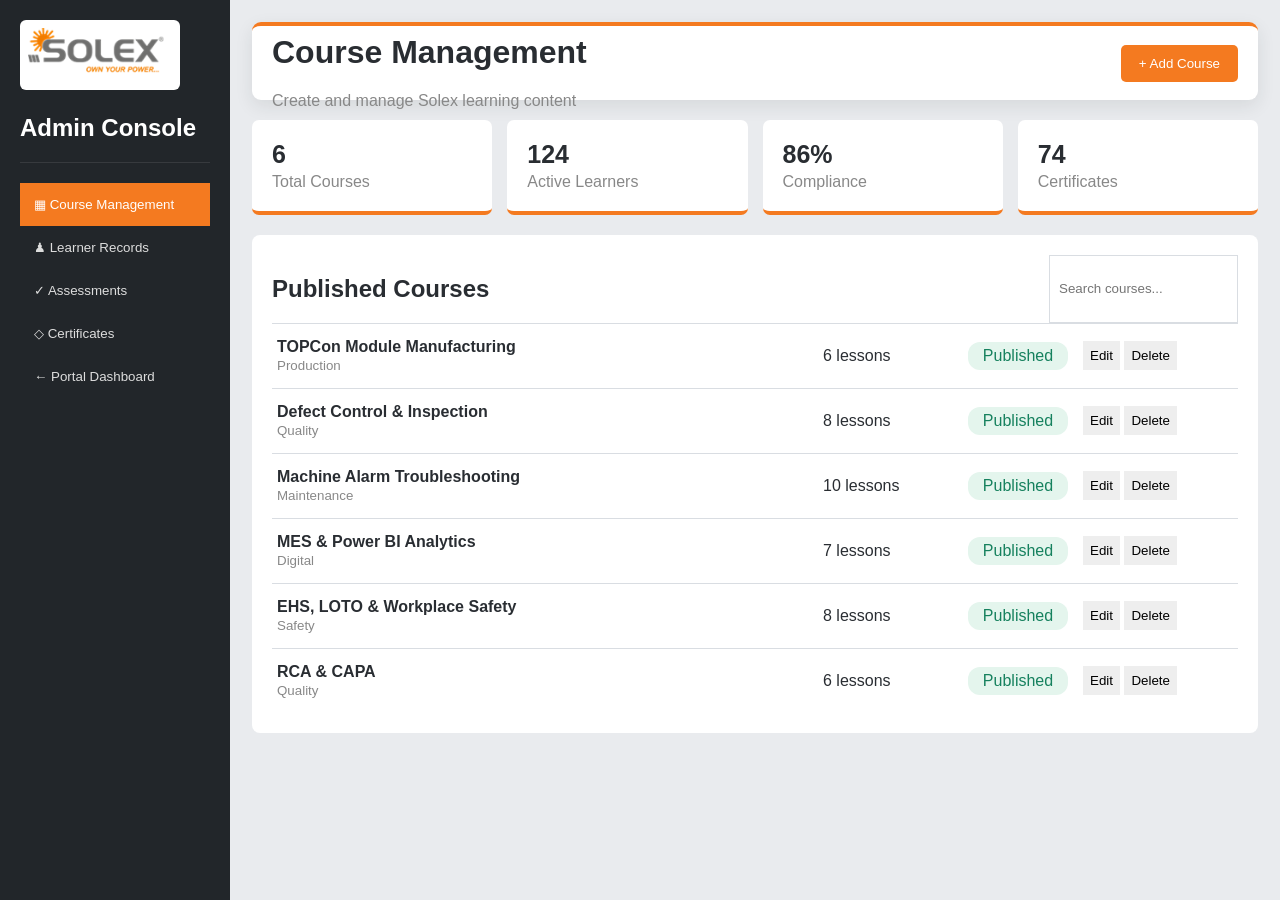
==== commit fb29ffb9: "Add files via upload" ====
--- a/admin.html
+++ b/admin.html
@@ -1,169 +1 @@
-<!DOCTYPE html>
-<html lang="en">
-<head>
-  <meta charset="UTF-8">
-  <meta name="viewport" content="width=device-width, initial-scale=1.0">
-
-  <title>e-Vidhayalay Admin | Solex Energies</title>
-
-  <link rel="stylesheet" href="portal.css">
-  <link rel="stylesheet" href="theme.css">
-  <link rel="stylesheet" href="learning.css">
-</head>
-
-<body class="admin-page">
-
-  <!-- Sidebar -->
-  <aside class="admin-side">
-
-    <img
-      src="assets/solex-logo.png"
-      alt="Solex Energies Logo"
-    >
-
-    <h2>Admin Console</h2>
-
-    <button class="active">
-      ▦ Course Management
-    </button>
-
-    <button>
-      ♟ Learner Records
-    </button>
-
-    <button>
-      ✓ Assessments
-    </button>
-
-    <button>
-      ◇ Certificates
-    </button>
-
-    <button onclick="location.href='index.html'">
-      ← Portal Dashboard
-    </button>
-
-  </aside>
-
-  <!-- Main Content -->
-  <main class="admin-main">
-
-    <header>
-      <div>
-        <h1>Course Management</h1>
-        <p>Create and manage Solex learning content</p>
-      </div>
-
-      <button id="addCourse">
-        + Add Course
-      </button>
-    </header>
-
-    <!-- Statistics -->
-    <section class="admin-stats">
-
-      <article>
-        <b id="totalCourses">6</b>
-        <span>Total Courses</span>
-      </article>
-
-      <article>
-        <b>124</b>
-        <span>Active Learners</span>
-      </article>
-
-      <article>
-        <b>86%</b>
-        <span>Compliance</span>
-      </article>
-
-      <article>
-        <b>74</b>
-        <span>Certificates</span>
-      </article>
-
-    </section>
-
-    <!-- Course List -->
-    <section class="admin-panel">
-
-      <div class="admin-title">
-        <h2>Published Courses</h2>
-
-        <input
-          id="adminSearch"
-          type="search"
-          placeholder="Search courses..."
-          aria-label="Search courses"
-        >
-      </div>
-
-      <div id="adminCourses">
-        <!-- Courses will be inserted by admin.js -->
-      </div>
-
-    </section>
-
-  </main>
-
-  <!-- Add Course Dialog -->
-  <dialog id="courseDialog">
-
-    <form id="courseForm">
-
-      <h2>Add New Course</h2>
-
-      <label for="newTitle">
-        Course title
-
-        <input
-          id="newTitle"
-          type="text"
-          placeholder="Example: TOPCon Cell Manufacturing"
-          required
-        >
-      </label>
-
-      <label for="newDepartment">
-        Department
-
-        <select id="newDepartment">
-          <option value="Production">Production</option>
-          <option value="Quality">Quality</option>
-          <option value="Maintenance">Maintenance</option>
-          <option value="Safety">Safety</option>
-          <option value="Digital">Digital</option>
-        </select>
-      </label>
-
-      <label for="newLessons">
-        Number of lessons
-
-        <input
-          id="newLessons"
-          type="number"
-          min="1"
-          max="50"
-          value="5"
-          required
-        >
-      </label>
-
-      <div>
-        <button type="button" id="cancelDialog">
-          Cancel
-        </button>
-
-        <button type="submit">
-          Save Course
-        </button>
-      </div>
-
-    </form>
-
-  </dialog>
-
-  <script src="admin.js"></script>
-
-</body>
-</html>
+<!doctype html><html lang="en"><head><meta charset="UTF-8"><meta name="viewport" content="width=device-width,initial-scale=1"><title>e‑Vidhayalay Admin</title><link rel="stylesheet" href="portal.css"><link rel="stylesheet" href="theme.css"><link rel="stylesheet" href="learning.css"></head><body class="admin-page"><aside class="admin-side"><img src="assets/solex-logo.png" alt="Solex"><h2>Admin Console</h2><button class="active">▦ Course Management</button><button>♟ Learner Records</button><button>✓ Assessments</button><button>◇ Certificates</button><button onclick="location.href='index.html'">← Portal Dashboard</button></aside><main class="admin-main"><header><div><h1>Course Management</h1><p>Create and manage Solex learning content</p></div><button id="addCourse">+ Add Course</button></header><section class="admin-stats"><article><b id="totalCourses">6</b><span>Total Courses</span></article><article><b>124</b><span>Active Learners</span></article><article><b>86%</b><span>Compliance</span></article><article><b>74</b><span>Certificates</span></article></section><section class="admin-panel"><div class="admin-title"><h2>Published Courses</h2><input id="adminSearch" placeholder="Search courses..."></div><div id="adminCourses"></div></section></main><dialog id="courseDialog"><form id="courseForm"><h2>Add New Course</h2><label>Course title<input id="newTitle" required></label><label>Department<select id="newDepartment"><option>Production</option><option>Quality</option><option>Maintenance</option><option>Safety</option><option>Digital</option></select></label><label>Number of lessons<input id="newLessons" type="number" min="1" value="5"></label><div><button type="button" id="cancelDialog">Cancel</button><button type="submit">Save Course</button></div></form></dialog><script src="admin.js"></script></body></html>
--- a/learning.css
+++ b/learning.css
@@ -1,1066 +1 @@
-/* =====================================================
-   SOLEX e-VIDHAYALAY
-   COURSE, QUIZ, ADMIN AND CERTIFICATE STYLING
-===================================================== */
-
-:root {
-    --orange: #f47a20;
-    --orange-dark: #d95f0b;
-    --charcoal: #25282c;
-    --dark: #191b1e;
-    --grey: #eceef1;
-    --light-grey: #f7f8fa;
-    --line: #d9dde2;
-    --green: #17855b;
-    --red: #b53b3b;
-}
-
-
-/* =====================================================
-   COURSE PAGE
-===================================================== */
-
-* {
-    box-sizing: border-box;
-}
-
-.learning-page {
-    margin: 0;
-    background: #eef0f3;
-    font-family: "Segoe UI", Arial, sans-serif;
-    color: #2c3035;
-}
-
-
-/* =====================================================
-   COURSE SIDEBAR
-===================================================== */
-
-.lesson-sidebar {
-    position: fixed;
-    top: 0;
-    bottom: 0;
-    left: 0;
-
-    width: 300px;
-
-    background: linear-gradient(
-        180deg,
-        #25282c,
-        #191b1e
-    );
-
-    color: white;
-
-    overflow-y: auto;
-}
-
-
-/* =====================================================
-   COURSE BRAND
-===================================================== */
-
-.course-brand {
-    display: flex;
-    align-items: center;
-    justify-content: space-between;
-
-    padding: 14px;
-
-    background: white;
-}
-
-.course-brand img {
-    width: 130px;
-}
-
-.course-brand button {
-    border: none;
-    background: none;
-    color: #555;
-    cursor: pointer;
-}
-
-
-/* =====================================================
-   COURSE SUMMARY
-===================================================== */
-
-.course-summary {
-    padding: 24px;
-    border-bottom: 1px solid rgba(255,255,255,.10);
-}
-
-.course-summary small {
-    color: #f99b56;
-    font-size: 10px;
-    font-weight: 700;
-    letter-spacing: 1px;
-}
-
-.course-summary h2 {
-    margin: 10px 0 18px;
-    font-size: 19px;
-}
-
-.course-progress {
-    height: 7px;
-
-    background: rgba(255,255,255,.15);
-
-    border-radius: 5px;
-    overflow: hidden;
-}
-
-.course-progress i {
-    display: block;
-
-    width: 0;
-    height: 100%;
-
-    background: var(--orange);
-
-    border-radius: 5px;
-    transition: width .4s ease;
-}
-
-.course-summary p {
-    margin-bottom: 0;
-    font-size: 11px;
-    color: #bbbbbb;
-}
-
-
-/* =====================================================
-   LESSON LIST
-===================================================== */
-
-.lesson-list button,
-.quiz-link {
-    display: flex;
-    align-items: center;
-    gap: 12px;
-
-    width: 100%;
-
-    padding: 16px 18px;
-
-    border: none;
-    border-bottom: 1px solid rgba(255,255,255,.07);
-
-    background: none;
-    color: #dfe2e5;
-
-    text-align: left;
-    cursor: pointer;
-
-    transition: .2s;
-}
-
-.lesson-list button:hover {
-    background: #34383d;
-}
-
-.lesson-list button.active {
-    background: linear-gradient(
-        90deg,
-        var(--orange),
-        var(--orange-dark)
-    );
-
-    color: white;
-}
-
-.lesson-list button.done::before {
-    content: "✓";
-    color: #5dd18b;
-    font-weight: bold;
-}
-
-.lesson-list button:not(.done)::before {
-    content: "○";
-}
-
-.lesson-list button.active.done::before {
-    color: white;
-}
-
-.quiz-link {
-    margin-top: 10px;
-    background: #30343a;
-    color: white;
-    font-weight: 600;
-}
-
-.quiz-link:hover {
-    background: var(--orange);
-}
-
-
-/* =====================================================
-   COURSE MAIN AREA
-===================================================== */
-
-.lesson-main {
-    min-height: 100vh;
-    margin-left: 300px;
-}
-
-
-/* =====================================================
-   COURSE HEADER
-===================================================== */
-
-.lesson-header {
-    display: flex;
-    align-items: center;
-
-    height: 85px;
-    margin: 0;
-    padding: 0 28px;
-
-    background: white;
-
-    border-radius: 0;
-    border-top: 4px solid var(--orange);
-
-    box-shadow: 0 4px 15px rgba(0,0,0,.08);
-}
-
-.lesson-header h1 {
-    margin: 5px 0 0;
-    font-size: 22px;
-    color: #30343a;
-}
-
-.lesson-header small {
-    color: var(--orange);
-    font-weight: 700;
-}
-
-.lesson-header select {
-    margin-left: auto;
-    padding: 9px 13px;
-
-    border: 1px solid var(--line);
-    border-radius: 5px;
-
-    background: white;
-}
-
-
-/* =====================================================
-   LESSON VIEW
-===================================================== */
-
-.lesson-view,
-.quiz-view {
-    max-width: 1050px;
-
-    margin: 25px auto;
-    padding: 0 25px;
-}
-
-
-/* =====================================================
-   LESSON VISUAL AREA
-===================================================== */
-
-.lesson-hero {
-    position: relative;
-
-    display: flex;
-    flex-direction: column;
-    align-items: center;
-    justify-content: center;
-
-    height: 300px;
-
-    border-radius: 13px;
-
-    background:
-        radial-gradient(
-            circle at center,
-            #484c51,
-            #292d31
-        );
-
-    color: white;
-    overflow: hidden;
-}
-
-.lesson-hero::before {
-    content: "";
-
-    position: absolute;
-
-    width: 260px;
-    height: 260px;
-
-    border: 1px solid rgba(255,255,255,.12);
-    border-radius: 50%;
-}
-
-.lesson-hero::after {
-    content: "";
-
-    position: absolute;
-
-    width: 380px;
-    height: 380px;
-
-    border: 1px solid rgba(255,255,255,.08);
-    border-radius: 50%;
-}
-
-.lesson-hero > span {
-    z-index: 1;
-    font-size: 75px;
-}
-
-.lesson-hero button {
-    z-index: 2;
-
-    position: absolute;
-
-    width: 65px;
-    height: 65px;
-
-    border: none;
-    border-radius: 50%;
-
-    background: var(--orange);
-    color: white;
-
-    font-size: 22px;
-    cursor: pointer;
-
-    box-shadow: 0 8px 24px rgba(244,122,32,.45);
-
-    transition: .2s;
-}
-
-.lesson-hero button:hover {
-    transform: scale(1.08);
-}
-
-.lesson-hero small {
-    position: absolute;
-    bottom: 20px;
-
-    color: #d8dade;
-}
-
-
-/* =====================================================
-   LESSON CONTENT
-===================================================== */
-
-.lesson-content {
-    margin-top: 18px;
-    padding: 28px;
-
-    background: white;
-
-    border-radius: 12px;
-
-    line-height: 1.7;
-
-    box-shadow: 0 5px 18px rgba(34,34,34,.08);
-}
-
-.lesson-content h2 {
-    margin-top: 0;
-    color: #30343a;
-}
-
-.lesson-content h3 {
-    margin-top: 25px;
-    color: var(--orange-dark);
-}
-
-.lesson-content p {
-    color: #59616b;
-}
-
-.lesson-content .key-points {
-    display: grid;
-
-    grid-template-columns:
-        repeat(3, 1fr);
-
-    gap: 12px;
-
-    margin-top: 15px;
-}
-
-.lesson-content .key-points span {
-    padding: 15px;
-
-    background: #fff4eb;
-
-    border-left: 4px solid var(--orange);
-    border-radius: 5px;
-
-    font-size: 13px;
-}
-
-
-/* =====================================================
-   LESSON NAVIGATION
-===================================================== */
-
-.lesson-view footer {
-    display: flex;
-    justify-content: space-between;
-
-    margin-top: 18px;
-}
-
-.lesson-view footer button,
-.quiz-view > button {
-    padding: 11px 17px;
-
-    border: 1px solid #c9cdd2;
-    border-radius: 5px;
-
-    background: white;
-    color: #34383d;
-
-    cursor: pointer;
-}
-
-.lesson-view footer button:hover {
-    border-color: var(--orange);
-}
-
-.lesson-view footer button:disabled {
-    opacity: .45;
-    cursor: not-allowed;
-}
-
-.lesson-view footer #completeLesson,
-.quiz-view > button {
-    background: var(--orange);
-    color: white;
-    border-color: var(--orange);
-}
-
-.lesson-view footer #completeLesson:hover,
-.quiz-view > button:hover {
-    background: var(--orange-dark);
-}
-
-
-/* =====================================================
-   HIDDEN SECTIONS
-===================================================== */
-
-.hidden {
-    display: none;
-}
-
-
-/* =====================================================
-   QUIZ
-===================================================== */
-
-.quiz-head {
-    padding: 25px;
-
-    border-radius: 10px;
-    border-bottom: 5px solid var(--orange);
-
-    background: linear-gradient(
-        135deg,
-        #282c30,
-        #44484d
-    );
-
-    color: white;
-}
-
-.quiz-head small {
-    color: #f8a363;
-    font-weight: 700;
-}
-
-.quiz-head h2 {
-    margin-bottom: 8px;
-}
-
-.quiz-head p {
-    margin-bottom: 0;
-    color: #d6d8db;
-}
-
-.question {
-    margin: 15px 0;
-    padding: 20px;
-
-    background: white;
-
-    border: 1px solid var(--line);
-    border-radius: 8px;
-}
-
-.question b {
-    display: block;
-    margin-bottom: 12px;
-}
-
-.question label {
-    display: block;
-
-    padding: 9px;
-
-    border-radius: 4px;
-
-    cursor: pointer;
-}
-
-.question label:hover {
-    background: #fff3ea;
-}
-
-.question input {
-    margin-right: 8px;
-    accent-color: var(--orange);
-}
-
-.quiz-view > button {
-    width: 100%;
-    font-size: 15px;
-}
-
-
-/* =====================================================
-   QUIZ RESULT
-===================================================== */
-
-.result {
-    margin-top: 20px;
-    padding: 22px;
-
-    border-radius: 8px;
-    text-align: center;
-}
-
-.result.pass {
-    background: #e7f7ef;
-    color: #176c48;
-}
-
-.result.fail {
-    background: #fdebea;
-    color: #a93434;
-}
-
-.result a {
-    display: inline-block;
-
-    margin-top: 10px;
-    padding: 10px 16px;
-
-    border-radius: 5px;
-
-    background: var(--orange);
-    color: white;
-
-    text-decoration: none;
-}
-
-
-/* =====================================================
-   ADMIN PAGE
-===================================================== */
-
-.admin-page {
-    margin: 0;
-
-    background: #e9ebee;
-
-    font-family: "Segoe UI", Arial, sans-serif;
-    color: #292d32;
-}
-
-
-/* =====================================================
-   ADMIN SIDEBAR
-===================================================== */
-
-.admin-side {
-    position: fixed;
-    inset: 0 auto 0 0;
-
-    width: 230px;
-
-    padding: 20px;
-
-    background: #22262a;
-    color: white;
-}
-
-.admin-side img {
-    width: 160px;
-
-    padding: 8px;
-
-    background: white;
-
-    border-radius: 6px;
-}
-
-.admin-side h2 {
-    padding-bottom: 20px;
-    border-bottom: 1px solid rgba(255,255,255,.10);
-}
-
-.admin-side button {
-    width: 100%;
-
-    padding: 14px;
-
-    border: none;
-
-    background: none;
-    color: #dddddd;
-
-    text-align: left;
-    cursor: pointer;
-}
-
-.admin-side button.active,
-.admin-side button:hover {
-    background: var(--orange);
-    color: white;
-}
-
-
-/* =====================================================
-   ADMIN MAIN AREA
-===================================================== */
-
-.admin-main {
-    margin-left: 230px;
-    padding: 22px;
-}
-
-.admin-main header {
-    display: flex;
-    align-items: center;
-
-    height: auto;
-    margin: 0;
-    padding: 20px;
-
-    border-top: 4px solid var(--orange);
-}
-
-.admin-main header h1 {
-    margin: 0;
-    color: #30343a;
-}
-
-.admin-main header p {
-    margin: 3px 0;
-    color: #888888;
-}
-
-.admin-main header > button {
-    margin-left: auto;
-
-    padding: 11px 18px;
-
-    border: none;
-    border-radius: 5px;
-
-    background: var(--orange);
-    color: white;
-
-    cursor: pointer;
-}
-
-
-/* =====================================================
-   ADMIN KPI CARDS
-===================================================== */
-
-.admin-stats {
-    display: grid;
-
-    grid-template-columns:
-        repeat(4, 1fr);
-
-    gap: 15px;
-
-    margin: 20px 0;
-}
-
-.admin-stats article {
-    padding: 20px;
-
-    background: white;
-
-    border-radius: 7px;
-    border-bottom: 4px solid var(--orange);
-
-    box-shadow: 0 5px 15px rgba(0,0,0,.07);
-}
-
-.admin-stats b,
-.admin-stats span {
-    display: block;
-}
-
-.admin-stats b {
-    font-size: 25px;
-}
-
-.admin-stats span {
-    margin-top: 4px;
-    color: #888888;
-}
-
-
-/* =====================================================
-   ADMIN COURSE TABLE
-===================================================== */
-
-.admin-panel {
-    padding: 20px;
-
-    background: white;
-
-    border-radius: 8px;
-}
-
-.admin-title {
-    display: flex;
-    align-items: center;
-    justify-content: space-between;
-}
-
-.admin-title input {
-    padding: 9px;
-
-    border: 1px solid var(--line);
-    border-radius: 4px;
-}
-
-.admin-course {
-    display: grid;
-
-    grid-template-columns:
-        1fr 130px 100px 150px;
-
-    gap: 15px;
-    align-items: center;
-
-    padding: 14px 5px;
-
-    border-top: 1px solid var(--line);
-}
-
-.admin-course small {
-    color: #888888;
-}
-
-.status {
-    padding: 5px 9px;
-
-    border-radius: 12px;
-
-    background: #e4f5ed;
-    color: var(--green);
-
-    text-align: center;
-}
-
-.admin-course button {
-    padding: 7px;
-
-    border: none;
-
-    background: #eeeeee;
-
-    cursor: pointer;
-}
-
-
-/* =====================================================
-   ADMIN DIALOG
-===================================================== */
-
-dialog {
-    width: 430px;
-    max-width: 90%;
-
-    border: none;
-    border-radius: 10px;
-
-    box-shadow: 0 20px 50px rgba(0,0,0,.35);
-}
-
-dialog::backdrop {
-    background: rgba(0,0,0,.65);
-}
-
-dialog label {
-    display: block;
-    margin: 13px 0;
-}
-
-dialog input,
-dialog select {
-    width: 100%;
-
-    margin-top: 5px;
-    padding: 10px;
-}
-
-dialog form > div {
-    display: flex;
-    justify-content: flex-end;
-    gap: 8px;
-}
-
-dialog button {
-    padding: 9px 14px;
-    border: none;
-    cursor: pointer;
-}
-
-dialog button[type="submit"] {
-    background: var(--orange);
-    color: white;
-}
-
-
-/* =====================================================
-   CERTIFICATE PAGE
-===================================================== */
-
-.certificate-page {
-    margin: 0;
-
-    background: #dfe1e4;
-
-    font-family: Georgia, serif;
-}
-
-.certificate-actions {
-    padding: 15px;
-    text-align: center;
-}
-
-.certificate-actions button {
-    margin: 0 5px;
-    padding: 10px 15px;
-
-    border: none;
-
-    background: #30343a;
-    color: white;
-
-    cursor: pointer;
-}
-
-.certificate {
-    width: 1120px;
-    height: 790px;
-
-    margin: auto;
-    padding: 28px;
-
-    background: white;
-}
-
-.cert-border {
-    position: relative;
-
-    height: 100%;
-
-    padding: 45px;
-
-    border: 4px solid #333333;
-    outline: 2px solid var(--orange);
-    outline-offset: -12px;
-
-    text-align: center;
-}
-
-.cert-border img {
-    width: 190px;
-}
-
-.cert-border > small {
-    display: block;
-
-    margin-top: 5px;
-
-    color: var(--orange);
-
-    letter-spacing: 3px;
-}
-
-.cert-border h1 {
-    margin: 35px 0 20px;
-
-    color: #34373b;
-
-    font-size: 52px;
-}
-
-.cert-border h2 {
-    display: inline-block;
-
-    padding: 0 50px 8px;
-
-    border-bottom: 1px solid #aaaaaa;
-
-    color: #e46b13;
-
-    font-size: 34px;
-}
-
-.cert-border h3 {
-    font-size: 27px;
-}
-
-.cert-data {
-    display: flex;
-    justify-content: center;
-    gap: 70px;
-
-    margin-top: 35px;
-}
-
-.cert-data span,
-.cert-data b {
-    display: block;
-}
-
-.cert-data b {
-    margin-bottom: 6px;
-    font-size: 17px;
-}
-
-.cert-data span {
-    color: #777777;
-    font: 12px "Segoe UI", Arial, sans-serif;
-}
-
-.signatures {
-    display: flex;
-    justify-content: space-between;
-
-    margin-top: 50px;
-}
-
-.signatures span {
-    width: 220px;
-}
-
-.signatures i {
-    display: block;
-
-    margin-bottom: 7px;
-
-    border-top: 1px solid #333333;
-}
-
-.cert-border footer {
-    position: absolute;
-
-    right: 0;
-    bottom: 22px;
-    left: 0;
-
-    color: #777777;
-
-    font-size: 12px;
-}
-
-
-/* =====================================================
-   PRINT CERTIFICATE
-===================================================== */
-
-@media print {
-
-    .certificate-actions {
-        display: none;
-    }
-
-    .certificate-page {
-        background: white;
-    }
-
-    .certificate {
-        margin: 0;
-    }
-}
-
-
-/* =====================================================
-   RESPONSIVE DESIGN
-===================================================== */
-
-@media (max-width: 760px) {
-
-    .lesson-sidebar {
-        position: relative;
-
-        width: 100%;
-        max-height: none;
-    }
-
-    .lesson-main {
-        margin: 0;
-    }
-
-    .lesson-header {
-        height: auto;
-        padding: 15px;
-    }
-
-    .lesson-header h1 {
-        font-size: 18px;
-    }
-
-    .lesson-content .key-points {
-        grid-template-columns: 1fr;
-    }
-
-    .lesson-view footer {
-        gap: 5px;
-    }
-
-    .lesson-view footer button {
-        padding: 9px;
-        font-size: 11px;
-    }
-
-    .admin-side {
-        position: relative;
-        width: 100%;
-    }
-
-    .admin-main {
-        margin: 0;
-    }
-
-    .admin-stats {
-        grid-template-columns: 1fr 1fr;
-    }
-
-    .admin-course {
-        grid-template-columns: 1fr;
-    }
-
-    .certificate {
-        transform: scale(.55);
-        transform-origin: top left;
-    }
-}
+:root{--orange:#f47a20;--charcoal:#25282c;--grey:#eceef1;--line:#d9dde2}*{box-sizing:border-box}.learning-page{margin:0;background:#eef0f3;font-family:Segoe UI,Arial;color:#2c3035}.lesson-sidebar{position:fixed;inset:0 auto 0 0;width:300px;background:#202327;color:#fff;overflow:auto}.course-brand{background:#fff;padding:14px;display:flex;align-items:center;justify-content:space-between}.course-brand img{width:130px}.course-brand button{border:0;background:none;color:#555}.course-summary{padding:24px;border-bottom:1px solid #ffffff18}.course-summary small{color:#f99b56;font-weight:700}.course-summary h2{font-size:19px}.course-progress{height:7px;border-radius:5px;background:#ffffff20;overflow:hidden}.course-progress i{display:block;height:100%;width:0;background:var(--orange);transition:.4s}.course-summary p{font-size:11px;color:#bbb}.lesson-list button,.quiz-link{width:100%;border:0;border-bottom:1px solid #ffffff10;background:none;color:#dfe2e5;padding:16px 18px;text-align:left;display:flex;gap:12px;align-items:center}.lesson-list button.active{background:#f47a20;color:#fff}.lesson-list button.done:before{content:'✓';color:#5dd18b}.lesson-list button:not(.done):before{content:'○'}.quiz-link{background:#30343a;margin-top:10px}.lesson-main{margin-left:300px}.lesson-header{margin:0;height:85px;border-radius:0;border-top:4px solid var(--orange)}.lesson-header h1{font-size:22px}.lesson-header small{color:#f47a20}.lesson-header select{margin-left:auto;padding:9px 13px;border:1px solid var(--line)}.lesson-view,.quiz-view{max-width:1050px;margin:25px auto;padding:0 25px}.lesson-hero{height:300px;border-radius:13px;background:linear-gradient(135deg,#292d31,#4a4e53);display:flex;flex-direction:column;align-items:center;justify-content:center;color:#fff;position:relative;overflow:hidden}.lesson-hero:after{content:'';position:absolute;width:380px;height:380px;border:1px solid #ffffff20;border-radius:50%}.lesson-hero>span{font-size:75px;z-index:1}.lesson-hero button{z-index:2;position:absolute;width:65px;height:65px;border-radius:50%;border:0;background:#f47a20;color:#fff;font-size:22px}.lesson-hero small{position:absolute;bottom:20px}.lesson-content{background:#fff;border-radius:12px;padding:28px;margin-top:18px;line-height:1.7;box-shadow:0 5px 18px #2221}.lesson-content h2{color:#30343a}.lesson-content h3{color:#dc650f}.lesson-content .key-points{display:grid;grid-template-columns:repeat(3,1fr);gap:12px}.lesson-content .key-points span{padding:15px;background:#fff4eb;border-left:4px solid #f47a20;border-radius:5px}.lesson-view footer{display:flex;justify-content:space-between;margin-top:18px}.lesson-view footer button,.quiz-view>button{border:1px solid #c9cdd2;background:#fff;border-radius:5px;padding:11px 17px}.lesson-view footer #completeLesson,.quiz-view>button{background:#f47a20;color:#fff;border-color:#f47a20}.hidden{display:none}.quiz-head{background:linear-gradient(135deg,#282c30,#44484d);color:#fff;padding:25px;border-radius:10px;border-bottom:5px solid #f47a20}.quiz-head small{color:#f8a363}.question{background:#fff;margin:15px 0;padding:20px;border-radius:8px;border:1px solid var(--line)}.question label{display:block;padding:8px;border-radius:4px}.question label:hover{background:#fff3ea}.quiz-view>button{width:100%;font-size:15px}.result{margin-top:20px;padding:22px;border-radius:8px;text-align:center}.result.pass{background:#e7f7ef;color:#176c48}.result.fail{background:#fdebea;color:#a93434}.result a{display:inline-block;background:#f47a20;color:#fff;padding:10px 16px;border-radius:5px;text-decoration:none}.admin-page{margin:0;background:#e9ebee;font-family:Segoe UI,Arial;color:#292d32}.admin-side{position:fixed;width:230px;inset:0 auto 0 0;background:#22262a;color:#fff;padding:20px}.admin-side img{width:160px;background:#fff;padding:8px;border-radius:6px}.admin-side h2{border-bottom:1px solid #ffffff18;padding-bottom:20px}.admin-side button{width:100%;border:0;background:none;color:#ddd;text-align:left;padding:14px}.admin-side button.active,.admin-side button:hover{background:#f47a20;color:#fff}.admin-main{margin-left:230px;padding:22px}.admin-main header{margin:0}.admin-main header p{margin:3px 0;color:#888}.admin-main header>button{margin-left:auto;background:#f47a20;color:#fff;border:0;padding:11px 18px;border-radius:5px}.admin-stats{display:grid;grid-template-columns:repeat(4,1fr);gap:15px;margin:20px 0}.admin-stats article{background:#fff;border-bottom:4px solid #f47a20;padding:20px;border-radius:7px}.admin-stats b,.admin-stats span{display:block}.admin-stats b{font-size:25px}.admin-stats span{color:#888;margin-top:4px}.admin-panel{background:#fff;border-radius:8px;padding:20px}.admin-title{display:flex;justify-content:space-between}.admin-title input{padding:9px;border:1px solid var(--line)}.admin-course{display:grid;grid-template-columns:1fr 130px 100px 150px;gap:15px;align-items:center;border-top:1px solid var(--line);padding:14px 5px}.admin-course small{color:#888}.status{color:#16815e;background:#e4f5ed;padding:5px 9px;border-radius:12px;text-align:center}.admin-course button{border:0;background:#eee;padding:7px}dialog{border:0;border-radius:10px;box-shadow:0 20px 50px #0005;width:430px}dialog::backdrop{background:#0007}dialog label{display:block;margin:13px 0}dialog input,dialog select{width:100%;padding:10px;margin-top:5px}dialog form>div{display:flex;justify-content:flex-end;gap:8px}dialog button{border:0;padding:9px 14px}dialog button[type=submit]{background:#f47a20;color:#fff}.certificate-page{margin:0;background:#dfe1e4;font-family:Georgia,serif}.certificate-actions{padding:15px;text-align:center}.certificate-actions button{margin:0 5px;padding:10px 15px;border:0;background:#30343a;color:#fff}.certificate{width:1120px;height:790px;margin:auto;background:#fff;padding:28px}.cert-border{height:100%;border:4px solid #333;outline:2px solid #f47a20;outline-offset:-12px;text-align:center;padding:45px;position:relative}.cert-border img{width:190px}.cert-border>small{display:block;color:#f47a20;letter-spacing:3px}.cert-border h1{font-size:52px;margin:35px 0 20px;color:#34373b}.cert-border h2{font-size:34px;color:#e46b13;border-bottom:1px solid #aaa;display:inline-block;padding:0 50px 8px}.cert-border h3{font-size:27px}.cert-data{display:flex;justify-content:center;gap:70px;margin-top:35px}.cert-data span,.cert-data b{display:block}.cert-data b{font-size:17px;margin-bottom:6px}.cert-data span{font:12px Segoe UI;color:#777}.signatures{display:flex;justify-content:space-between;margin-top:50px}.signatures span{width:220px}.signatures i{display:block;border-top:1px solid #333;margin-bottom:7px}.cert-border footer{position:absolute;bottom:22px;left:0;right:0;color:#777;font-size:12px}@media print{.certificate-actions{display:none}.certificate-page{background:#fff}.certificate{margin:0}}@media(max-width:760px){.lesson-sidebar{position:relative;width:100%;max-height:none}.lesson-main{margin:0}.lesson-header{height:auto;padding:15px}.lesson-content .key-points{grid-template-columns:1fr}.admin-side{position:relative;width:100%}.admin-main{margin:0}.admin-stats{grid-template-columns:1fr 1fr}.admin-course{grid-template-columns:1fr}.certificate{transform:scale(.55);transform-origin:top left}}
